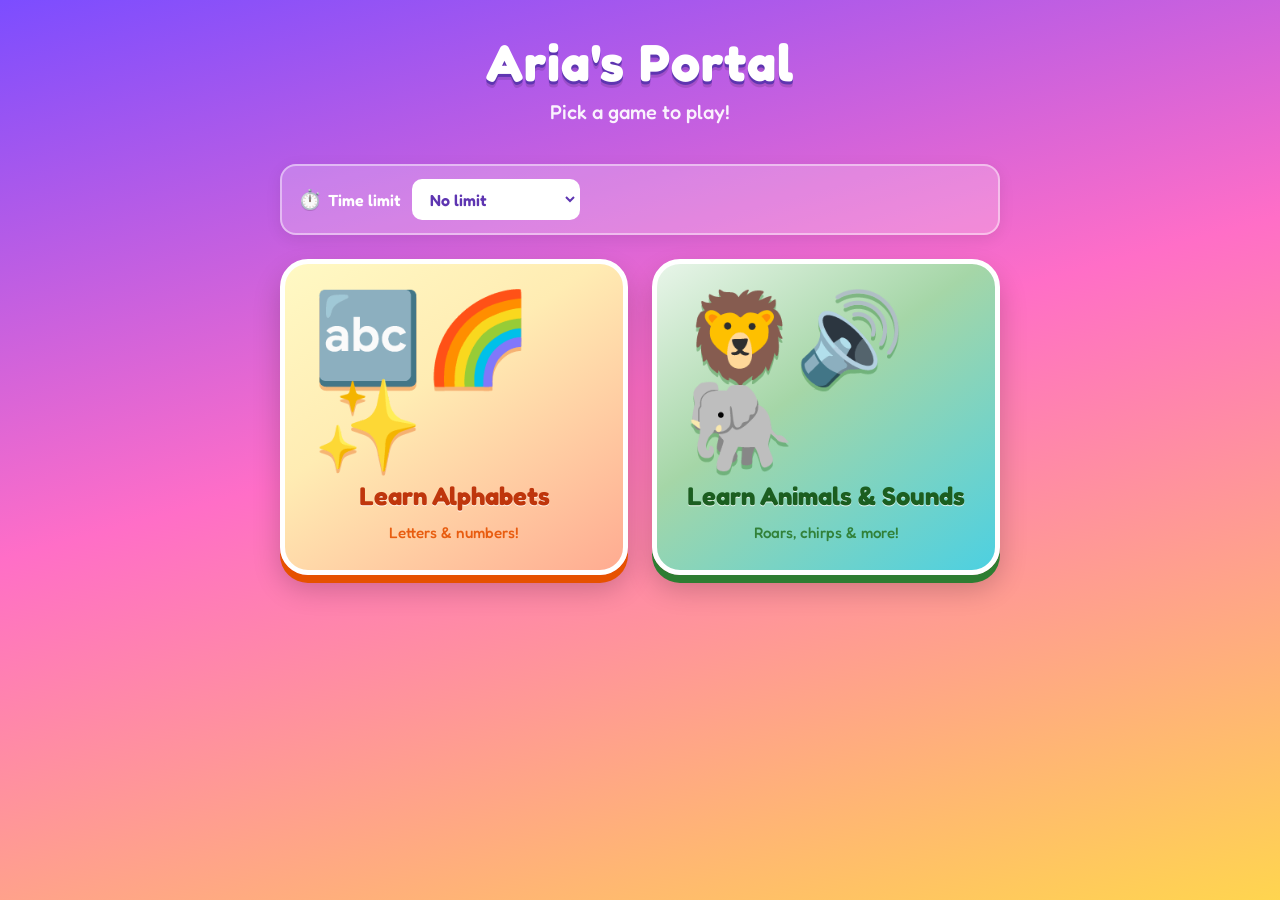
==== index.html @ 6dac79fc "Add animals Quiz and Chase modes with session timer and UX fixes - Implement Quiz (sound match on gr" ====
<!DOCTYPE html>
<html lang="en">
<head>
<meta charset="UTF-8">
<meta name="viewport" content="width=device-width, initial-scale=1.0, maximum-scale=1.0, user-scalable=no">
<title>Aria's Portal</title>
<link rel="preconnect" href="https://fonts.googleapis.com">
<link rel="preconnect" href="https://fonts.gstatic.com" crossorigin>
<link href="https://fonts.googleapis.com/css2?family=Fredoka:wght@500;600;700&display=swap" rel="stylesheet">
<style>
  * { margin: 0; padding: 0; box-sizing: border-box; }

  body {
    min-height: 100dvh;
    width: 100%;
    overflow: auto;
    display: flex;
    flex-direction: column;
    align-items: center;
    padding: clamp(1rem, 4vw, 2rem);
    font-family: "Fredoka", system-ui, sans-serif;
    user-select: none;
    -webkit-user-select: none;
    background: linear-gradient(165deg, #7c4dff 0%, #ff6ec7 45%, #ffd54f 100%);
  }

  .portal-header {
    text-align: center;
    margin-bottom: clamp(1.25rem, 5vw, 2.5rem);
  }

  .portal-title {
    font-size: clamp(2rem, 8vw, 3.25rem);
    font-weight: 700;
    color: #fff;
    text-shadow:
      0 3px 0 #5e35b1,
      0 6px 0 rgba(0, 0, 0, 0.12);
    letter-spacing: 0.02em;
    line-height: 1.15;
  }

  .portal-sub {
    margin-top: 0.5rem;
    font-size: clamp(1rem, 3.5vw, 1.25rem);
    font-weight: 500;
    color: rgba(255, 255, 255, 0.92);
  }

  .game-grid {
    display: grid;
    grid-template-columns: repeat(auto-fill, minmax(min(280px, 100%), 1fr));
    gap: clamp(1rem, 4vw, 1.5rem);
    width: 100%;
    max-width: 720px;
  }

  .game-tile {
    display: flex;
    flex-direction: column;
    align-items: center;
    justify-content: center;
    gap: 0.75rem;
    padding: clamp(1.25rem, 4vw, 1.75rem);
    border-radius: 28px;
    text-decoration: none;
    color: inherit;
    background: linear-gradient(145deg, #fff9c4 0%, #ffecb3 40%, #ffab91 100%);
    border: 5px solid #fff;
    box-shadow:
      0 8px 0 #e65100,
      0 14px 28px rgba(0, 0, 0, 0.2);
    transform: translateY(0);
    transition: transform 0.15s ease, box-shadow 0.15s ease;
    -webkit-tap-highlight-color: transparent;
    cursor: pointer;
  }

  .game-tile:hover {
    transform: translateY(-4px) scale(1.02);
    box-shadow:
      0 12px 0 #e65100,
      0 18px 32px rgba(0, 0, 0, 0.22);
  }

  .game-tile:active {
    transform: translateY(4px) scale(0.98);
    box-shadow:
      0 4px 0 #e65100,
      0 8px 16px rgba(0, 0, 0, 0.18);
  }

  .game-tile__art {
    font-size: clamp(4rem, 18vw, 5.5rem);
    line-height: 1;
    filter: drop-shadow(0 4px 0 rgba(230, 81, 0, 0.35));
    animation: tile-wiggle 2.5s ease-in-out infinite;
  }

  @keyframes tile-wiggle {
    0%, 100% { transform: rotate(-3deg) scale(1); }
    50% { transform: rotate(3deg) scale(1.05); }
  }

  @media (prefers-reduced-motion: reduce) {
    .game-tile__art { animation: none; }
    .game-tile { transition: none; }
    .game-tile:hover { transform: none; }
  }

  .game-tile__label {
    font-size: clamp(1.25rem, 4.5vw, 1.6rem);
    font-weight: 700;
    color: #bf360c;
    text-align: center;
    text-shadow: 0 1px 0 rgba(255, 255, 255, 0.8);
  }

  .game-tile__hint {
    font-size: 0.95rem;
    font-weight: 500;
    color: #e65100;
    opacity: 0.9;
  }

  .game-tile--animals {
    background: linear-gradient(145deg, #e8f5e9 0%, #a5d6a7 42%, #4dd0e1 100%);
    box-shadow:
      0 8px 0 #2e7d32,
      0 14px 28px rgba(0, 0, 0, 0.2);
  }

  .game-tile--animals .game-tile__art {
    filter: drop-shadow(0 4px 0 rgba(46, 125, 50, 0.4));
  }

  .game-tile--animals .game-tile__label {
    color: #1b5e20;
  }

  .game-tile--animals .game-tile__hint {
    color: #2e7d32;
    opacity: 0.95;
  }

  .game-tile--animals:hover {
    box-shadow:
      0 12px 0 #2e7d32,
      0 18px 32px rgba(0, 0, 0, 0.22);
  }

  .game-tile--animals:active {
    box-shadow:
      0 4px 0 #2e7d32,
      0 8px 16px rgba(0, 0, 0, 0.18);
  }

  .parent-panel {
    width: 100%;
    max-width: 720px;
    margin-bottom: clamp(1rem, 4vw, 1.5rem);
    padding: clamp(0.65rem, 2.5vw, 0.85rem) clamp(0.85rem, 2.5vw, 1rem);
    border-radius: 16px;
    background: rgba(255, 255, 255, 0.22);
    border: 2px solid rgba(255, 255, 255, 0.45);
    box-shadow: 0 4px 16px rgba(0, 0, 0, 0.08);
  }

  .parent-panel__row {
    display: flex;
    flex-wrap: wrap;
    align-items: center;
    gap: 0.5rem 0.65rem;
  }

  .parent-panel__label {
    display: inline-flex;
    align-items: center;
    gap: 0.4rem;
    font-size: clamp(0.9rem, 3vw, 1rem);
    font-weight: 600;
    color: #fff;
  }

  .parent-panel__time-icon {
    font-size: 1.2rem;
    line-height: 1;
    filter: drop-shadow(0 1px 0 rgba(0, 0, 0, 0.15));
  }

  .parent-panel select {
    font-family: inherit;
    font-size: clamp(0.9rem, 3vw, 1rem);
    font-weight: 600;
    padding: 0.45rem 0.75rem;
    border-radius: 10px;
    border: 2px solid rgba(255, 255, 255, 0.6);
    background: #fff;
    color: #5e35b1;
    cursor: pointer;
    min-width: 10.5rem;
  }

  .parent-panel__custom {
    display: inline-flex;
    align-items: center;
    gap: 0.35rem;
  }

  .parent-panel__custom[hidden] {
    display: none !important;
  }

  .parent-panel__custom input {
    font-family: inherit;
    font-size: clamp(0.9rem, 3vw, 1rem);
    font-weight: 600;
    width: 4.25rem;
    padding: 0.4rem 0.5rem;
    border-radius: 10px;
    border: 2px solid rgba(255, 255, 255, 0.6);
    background: #fff;
    color: #5e35b1;
    text-align: center;
  }

  .parent-panel__custom-suffix {
    font-size: clamp(0.85rem, 2.8vw, 0.95rem);
    font-weight: 600;
    color: #fff;
  }
</style>
</head>
<body>
<main aria-label="Game portal">
  <header class="portal-header">
    <h1 class="portal-title">Aria's Portal</h1>
    <p class="portal-sub">Pick a game to play!</p>
  </header>

  <section class="parent-panel" aria-label="Time limit">
    <div class="parent-panel__row">
      <label class="parent-panel__label" for="play-limit">
        <span class="parent-panel__time-icon" aria-hidden="true">⏱️</span>
        Time limit
      </label>
      <select id="play-limit" name="play-limit">
        <option value="unlimited" selected>No limit</option>
        <option value="5">5 minutes</option>
        <option value="10">10 minutes</option>
        <option value="15">15 minutes</option>
        <option value="custom">Custom…</option>
      </select>
      <span class="parent-panel__custom" id="custom-minutes-wrap" hidden>
        <input type="number" id="custom-minutes" name="custom-minutes" min="1" max="180" value="15" inputmode="numeric" aria-label="Custom minutes">
        <span class="parent-panel__custom-suffix">min</span>
      </span>
    </div>
  </section>

  <div class="game-grid">
    <a class="game-tile" href="alphabet.html" id="tile-alphabets">
      <span class="game-tile__art" aria-hidden="true">🔤🌈✨</span>
      <span class="game-tile__label">Learn Alphabets</span>
      <span class="game-tile__hint">Letters &amp; numbers!</span>
    </a>
    <a class="game-tile game-tile--animals" href="animals.html" id="tile-animals">
      <span class="game-tile__art" aria-hidden="true">🦁🔊🐘</span>
      <span class="game-tile__label">Learn Animals &amp; Sounds</span>
      <span class="game-tile__hint">Roars, chirps &amp; more!</span>
    </a>
  </div>
</main>
<script>
(function() {
  var ALPHABET_SESSION_KEY = 'ariaAlphabetSession';
  var ALPHABET_STATS_KEY = 'ariaAlphabetStats';
  var ANIMALS_SESSION_KEY = 'ariaAnimalsSession';
  var ANIMALS_STATS_KEY = 'ariaAnimalsStats';

  function defaultAlphabetStats() {
    return {
      freeChars: 0,
      quizCorrect: 0,
      chaseCorrect: 0,
      quizStruggled: [],
      chaseStruggled: [],
      visitedFreeplay: false,
      visitedQuiz: false,
      visitedChase: false
    };
  }

  function defaultAnimalsStats() {
    return {
      freeAnimals: 0,
      quizCorrect: 0,
      chaseCorrect: 0,
      quizStruggled: [],
      chaseStruggled: [],
      visitedFreeplay: false,
      visitedQuiz: false,
      visitedChase: false
    };
  }

  var playLimit = document.getElementById('play-limit');
  var customWrap = document.getElementById('custom-minutes-wrap');
  var customMinutes = document.getElementById('custom-minutes');

  function syncCustomVisibility() {
    customWrap.hidden = playLimit.value !== 'custom';
  }

  playLimit.addEventListener('change', syncCustomVisibility);
  syncCustomVisibility();

  function resolveMinutes() {
    var sel = playLimit.value;
    if (sel === 'unlimited') return null;
    if (sel === 'custom') {
      var n = parseInt(customMinutes.value, 10);
      if (isNaN(n) || n < 1) n = 1;
      if (n > 180) n = 180;
      return n;
    }
    var preset = parseInt(sel, 10);
    return !isNaN(preset) && preset > 0 ? preset : null;
  }

  document.getElementById('tile-alphabets').addEventListener('click', function(e) {
    e.preventDefault();
    var mins = resolveMinutes();
    var endsAt = mins != null ? Date.now() + mins * 60 * 1000 : null;
    try {
      sessionStorage.setItem(ALPHABET_SESSION_KEY, JSON.stringify({
        endsAt: endsAt,
        startedAt: Date.now()
      }));
      sessionStorage.setItem(ALPHABET_STATS_KEY, JSON.stringify(defaultAlphabetStats()));
    } catch (err) {}
    window.location.href = 'alphabet.html';
  });

  document.getElementById('tile-animals').addEventListener('click', function(e) {
    e.preventDefault();
    var mins = resolveMinutes();
    var endsAt = mins != null ? Date.now() + mins * 60 * 1000 : null;
    try {
      sessionStorage.setItem(ANIMALS_SESSION_KEY, JSON.stringify({
        endsAt: endsAt,
        startedAt: Date.now()
      }));
      sessionStorage.setItem(ANIMALS_STATS_KEY, JSON.stringify(defaultAnimalsStats()));
    } catch (err) {}
    window.location.href = 'animals.html';
  });
})();
</script>
</body>
</html>
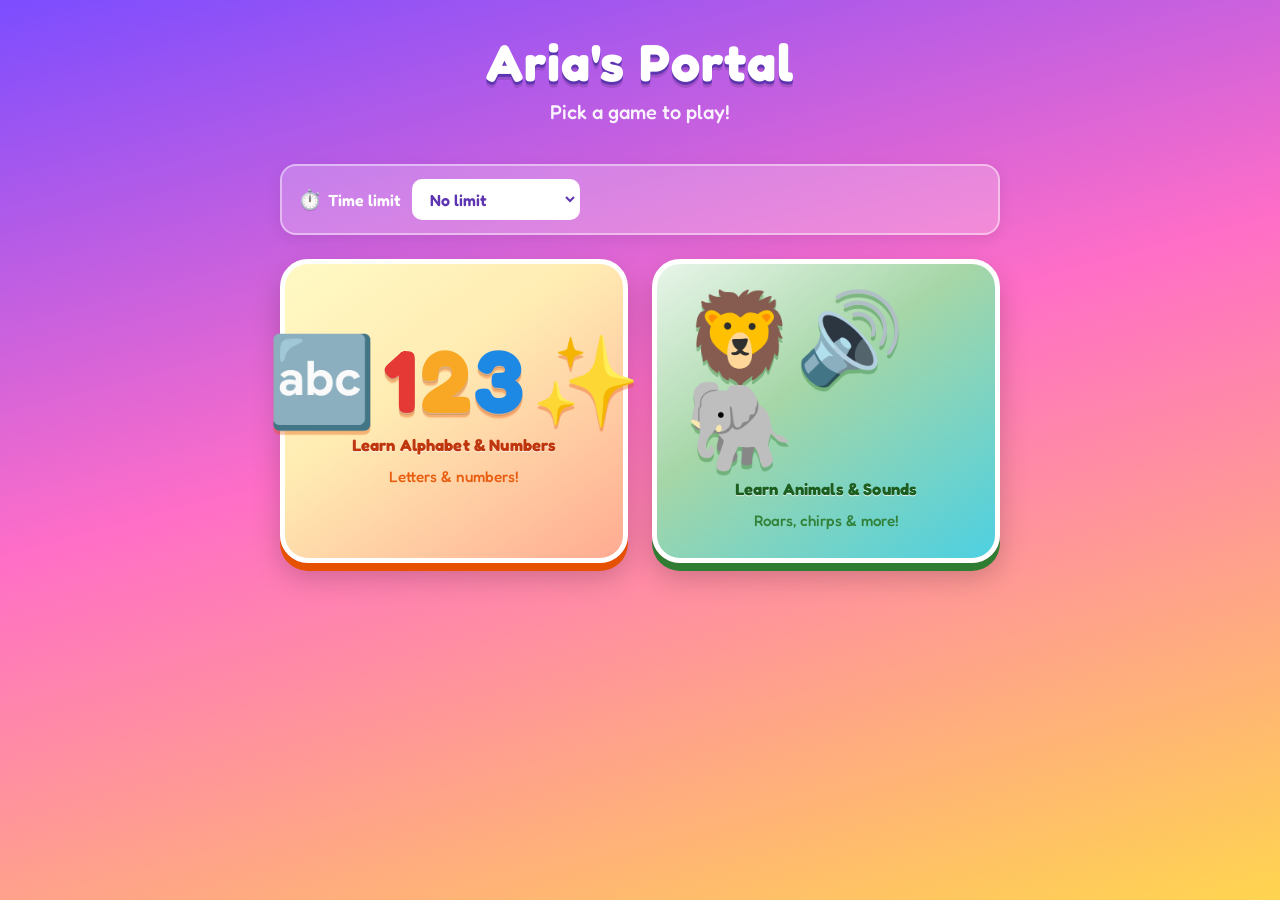
==== commit 8620a0df: "Homepage: alphabet tile label, typography, and art refresh - Title copy to Learn Alphabet & Numbers;" ====
--- a/index.html
+++ b/index.html
@@ -56,6 +56,7 @@
   }
 
   .game-tile {
+    container-type: inline-size;
     display: flex;
     flex-direction: column;
     align-items: center;
@@ -97,6 +98,44 @@
     animation: tile-wiggle 2.5s ease-in-out infinite;
   }
 
+  .game-tile__art--letters {
+    display: inline-flex;
+    align-items: center;
+    justify-content: center;
+    flex-wrap: nowrap;
+    gap: 0.06em;
+    font-family: "Fredoka", system-ui, sans-serif;
+    font-weight: 800;
+  }
+
+  .game-tile__art--letters .game-tile__art__nums {
+    display: inline-flex;
+    align-items: center;
+    gap: 0.04em;
+    margin: 0 0.02em;
+    line-height: 1;
+  }
+
+  .game-tile__art--letters .game-tile__art__n {
+    display: inline-block;
+    line-height: 1;
+    text-shadow:
+      0 2px 0 rgba(0, 0, 0, 0.12),
+      0 1px 0 rgba(255, 255, 255, 0.35);
+  }
+
+  .game-tile__art__n--1 {
+    color: #e53935;
+  }
+
+  .game-tile__art__n--2 {
+    color: #f9a825;
+  }
+
+  .game-tile__art__n--3 {
+    color: #1e88e5;
+  }
+
   @keyframes tile-wiggle {
     0%, 100% { transform: rotate(-3deg) scale(1); }
     50% { transform: rotate(3deg) scale(1.05); }
@@ -109,11 +148,22 @@
   }
 
   .game-tile__label {
-    font-size: clamp(1.25rem, 4.5vw, 1.6rem);
+    display: block;
+    width: 100%;
     font-weight: 700;
+    line-height: 1.15;
+    letter-spacing: 0.01em;
     color: #bf360c;
     text-align: center;
     text-shadow: 0 1px 0 rgba(255, 255, 255, 0.8);
+    white-space: nowrap;
+    font-size: clamp(0.72rem, 3.15vw, 1.35rem);
+  }
+
+  @supports (font-size: 1cqi) {
+    .game-tile__label {
+      font-size: clamp(0.65rem, 5.85cqi, 1.35rem);
+    }
   }
 
   .game-tile__hint {
@@ -260,8 +310,16 @@
 
   <div class="game-grid">
     <a class="game-tile" href="alphabet.html" id="tile-alphabets">
-      <span class="game-tile__art" aria-hidden="true">🔤🌈✨</span>
-      <span class="game-tile__label">Learn Alphabets</span>
+      <span class="game-tile__art game-tile__art--letters" aria-hidden="true">
+        <span class="game-tile__art__emoji">🔤</span>
+        <span class="game-tile__art__nums">
+          <span class="game-tile__art__n game-tile__art__n--1">1</span>
+          <span class="game-tile__art__n game-tile__art__n--2">2</span>
+          <span class="game-tile__art__n game-tile__art__n--3">3</span>
+        </span>
+        <span class="game-tile__art__emoji">✨</span>
+      </span>
+      <span class="game-tile__label">Learn Alphabet &amp; Numbers</span>
       <span class="game-tile__hint">Letters &amp; numbers!</span>
     </a>
     <a class="game-tile game-tile--animals" href="animals.html" id="tile-animals">
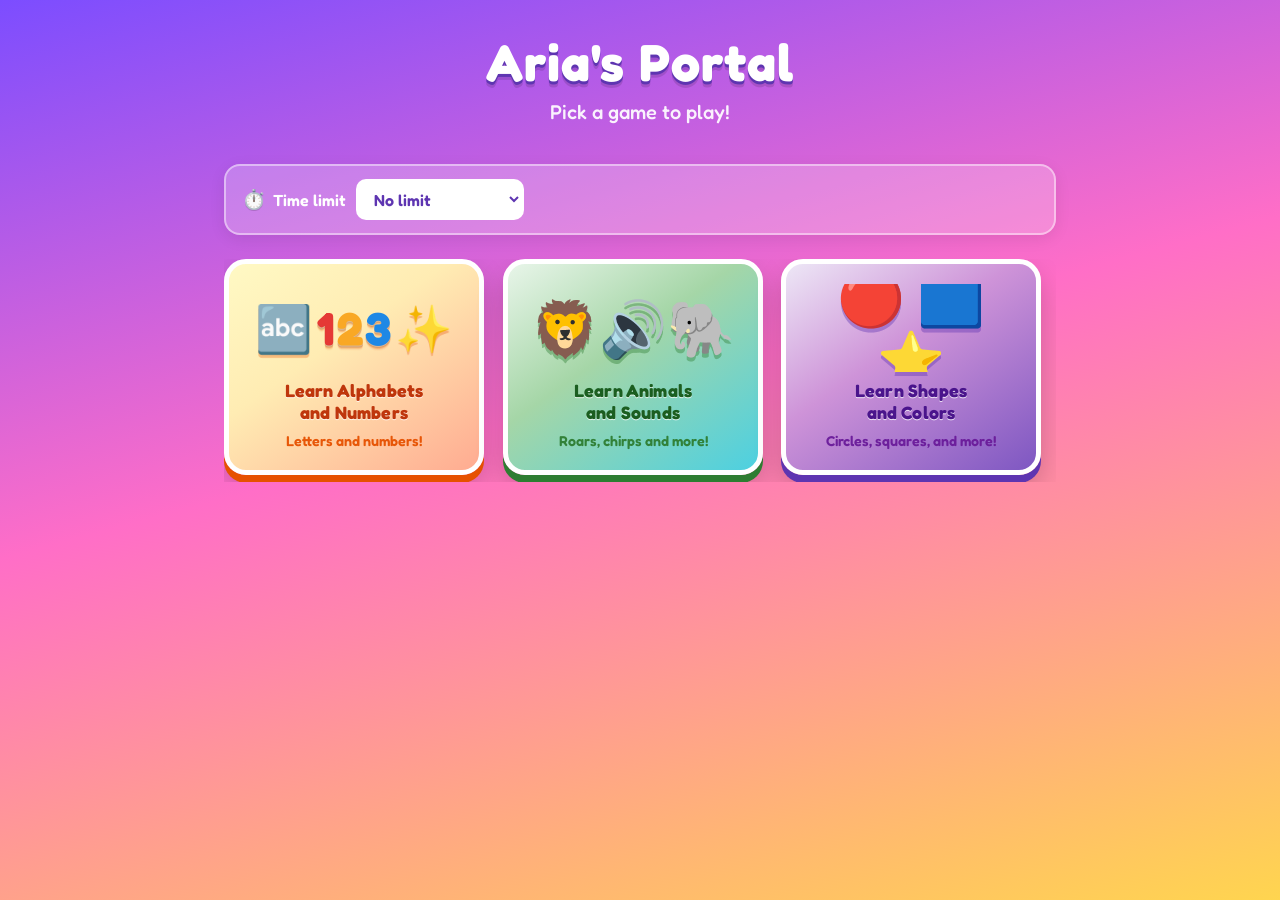
==== commit 2edc6b0c: "Shapes & colors: home tile spacing, polygon SVGs, unified sizing - index: space shape emojis on Lear" ====
--- a/index.html
+++ b/index.html
@@ -48,22 +48,35 @@
   }
 
   .game-grid {
-    display: grid;
-    grid-template-columns: repeat(auto-fill, minmax(min(280px, 100%), 1fr));
-    gap: clamp(1rem, 4vw, 1.5rem);
+    display: flex;
+    flex-direction: row;
+    flex-wrap: nowrap;
+    align-items: stretch;
+    justify-content: center;
+    gap: clamp(0.65rem, 2vw, 1.15rem);
     width: 100%;
-    max-width: 720px;
+    max-width: min(1080px, 100%);
+    margin-inline: auto;
+    overflow-x: auto;
+    overflow-y: visible;
+    -webkit-overflow-scrolling: touch;
+    scrollbar-gutter: stable;
+    padding-bottom: 6px;
   }
 
   .game-tile {
     container-type: inline-size;
+    flex: 1 1 0;
+    align-self: stretch;
+    min-width: min(260px, 85vw);
+    max-width: 340px;
     display: flex;
     flex-direction: column;
     align-items: center;
-    justify-content: center;
-    gap: 0.75rem;
-    padding: clamp(1.25rem, 4vw, 1.75rem);
-    border-radius: 28px;
+    justify-content: flex-start;
+    gap: 0.5rem;
+    padding: clamp(0.85rem, 2.8vw, 1.25rem);
+    border-radius: 22px;
     text-decoration: none;
     color: inherit;
     background: linear-gradient(145deg, #fff9c4 0%, #ffecb3 40%, #ffab91 100%);
@@ -91,11 +104,27 @@
       0 8px 16px rgba(0, 0, 0, 0.18);
   }
 
+  /* Art grows to fill space above titles (equal tile heights); emoji scale with tile width */
   .game-tile__art {
-    font-size: clamp(4rem, 18vw, 5.5rem);
+    display: flex;
+    align-items: center;
+    justify-content: center;
+    flex: 1 1 0;
+    min-height: clamp(4.25rem, 24vw, 6.25rem);
+    width: 100%;
+    box-sizing: border-box;
+    font-size: clamp(2rem, 11vw, 3.35rem);
     line-height: 1;
-    filter: drop-shadow(0 4px 0 rgba(230, 81, 0, 0.35));
+    overflow: hidden;
+    filter: drop-shadow(0 3px 0 rgba(230, 81, 0, 0.32));
     animation: tile-wiggle 2.5s ease-in-out infinite;
+  }
+
+  @supports (font-size: 1cqi) {
+    .game-tile__art {
+      min-height: clamp(4.25rem, 42cqi, 7.5rem);
+      font-size: clamp(2rem, 26cqi, 3.5rem);
+    }
   }
 
   .game-tile__art--letters {
@@ -103,9 +132,22 @@
     align-items: center;
     justify-content: center;
     flex-wrap: nowrap;
-    gap: 0.06em;
+    gap: 0.08em;
     font-family: "Fredoka", system-ui, sans-serif;
     font-weight: 800;
+    font-size: clamp(1.75rem, 10vw, 3rem);
+    animation: tile-wiggle-letters 2.5s ease-in-out infinite;
+  }
+
+  @supports (font-size: 1cqi) {
+    .game-tile__art--letters {
+      font-size: clamp(1.75rem, 22cqi, 3.1rem);
+    }
+  }
+
+  @keyframes tile-wiggle-letters {
+    0%, 100% { transform: rotate(-2deg) scale(1); }
+    50% { transform: rotate(2deg) scale(1.02); }
   }
 
   .game-tile__art--letters .game-tile__art__nums {
@@ -137,40 +179,57 @@
   }
 
   @keyframes tile-wiggle {
-    0%, 100% { transform: rotate(-3deg) scale(1); }
-    50% { transform: rotate(3deg) scale(1.05); }
+    0%, 100% { transform: rotate(-2deg) scale(1); }
+    50% { transform: rotate(2deg) scale(1.03); }
   }
 
   @media (prefers-reduced-motion: reduce) {
-    .game-tile__art { animation: none; }
+    .game-tile__art,
+    .game-tile__art--letters { animation: none; }
     .game-tile { transition: none; }
     .game-tile:hover { transform: none; }
   }
 
   .game-tile__label {
+    margin-top: auto;
     display: block;
-    width: 100%;
+    width: 90%;
+    max-width: 90%;
+    margin-inline: auto;
+    box-sizing: border-box;
     font-weight: 700;
-    line-height: 1.15;
+    line-height: 1.2;
     letter-spacing: 0.01em;
     color: #bf360c;
     text-align: center;
+    text-wrap: balance;
     text-shadow: 0 1px 0 rgba(255, 255, 255, 0.8);
-    white-space: nowrap;
-    font-size: clamp(0.72rem, 3.15vw, 1.35rem);
+    font-size: clamp(0.92rem, 3.8vw, 1.45rem);
+  }
+
+  .game-tile__hint {
+    display: block;
+    width: 90%;
+    max-width: 90%;
+    margin-inline: auto;
+    box-sizing: border-box;
+    font-size: clamp(0.8rem, 3.1vw, 1.05rem);
+    font-weight: 600;
+    line-height: 1.35;
+    text-align: center;
+    text-wrap: balance;
+    color: #e65100;
+    opacity: 0.95;
   }
 
   @supports (font-size: 1cqi) {
     .game-tile__label {
-      font-size: clamp(0.65rem, 5.85cqi, 1.35rem);
+      font-size: clamp(0.92rem, 8.5cqi, 1.45rem);
     }
-  }
-
-  .game-tile__hint {
-    font-size: 0.95rem;
-    font-weight: 500;
-    color: #e65100;
-    opacity: 0.9;
+
+    .game-tile__hint {
+      font-size: clamp(0.8rem, 6.8cqi, 1.05rem);
+    }
   }
 
   .game-tile--animals {
@@ -205,9 +264,61 @@
       0 8px 16px rgba(0, 0, 0, 0.18);
   }
 
+  .game-tile--shapes {
+    background: linear-gradient(145deg, #ede7f6 0%, #ce93d8 42%, #7e57c2 100%);
+    box-shadow:
+      0 8px 0 #5e35b1,
+      0 14px 28px rgba(0, 0, 0, 0.2);
+  }
+
+  .game-tile--shapes .game-tile__art {
+    filter: drop-shadow(0 4px 0 rgba(94, 53, 177, 0.4));
+  }
+
+  .game-tile__art--shapes-icons {
+    flex-wrap: wrap;
+    align-content: center;
+    column-gap: clamp(0.45rem, 5.5vw, 1rem);
+    row-gap: clamp(0.35rem, 3vw, 0.65rem);
+  }
+
+  .game-tile__art--shapes-icons .game-tile__art__shape {
+    display: inline-flex;
+    flex-shrink: 0;
+    line-height: 1;
+  }
+
+  @supports (font-size: 1cqi) {
+    .game-tile__art--shapes-icons {
+      column-gap: clamp(0.45rem, 5.5cqi, 1rem);
+      row-gap: clamp(0.35rem, 3.5cqi, 0.65rem);
+    }
+  }
+
+  .game-tile--shapes .game-tile__label {
+    color: #4a148c;
+  }
+
+  .game-tile--shapes .game-tile__hint {
+    color: #6a1b9a;
+    opacity: 0.95;
+  }
+
+  .game-tile--shapes:hover {
+    box-shadow:
+      0 12px 0 #5e35b1,
+      0 18px 32px rgba(0, 0, 0, 0.22);
+  }
+
+  .game-tile--shapes:active {
+    box-shadow:
+      0 4px 0 #5e35b1,
+      0 8px 16px rgba(0, 0, 0, 0.18);
+  }
+
   .parent-panel {
     width: 100%;
-    max-width: 720px;
+    max-width: min(1080px, 100%);
     margin-bottom: clamp(1rem, 4vw, 1.5rem);
     padding: clamp(0.65rem, 2.5vw, 0.85rem) clamp(0.85rem, 2.5vw, 1rem);
     border-radius: 16px;
@@ -319,13 +430,22 @@
         </span>
         <span class="game-tile__art__emoji">✨</span>
       </span>
-      <span class="game-tile__label">Learn Alphabet &amp; Numbers</span>
-      <span class="game-tile__hint">Letters &amp; numbers!</span>
+      <span class="game-tile__label">Learn Alphabets and Numbers</span>
+      <span class="game-tile__hint">Letters and numbers!</span>
     </a>
     <a class="game-tile game-tile--animals" href="animals.html" id="tile-animals">
       <span class="game-tile__art" aria-hidden="true">🦁🔊🐘</span>
-      <span class="game-tile__label">Learn Animals &amp; Sounds</span>
-      <span class="game-tile__hint">Roars, chirps &amp; more!</span>
+      <span class="game-tile__label">Learn Animals and Sounds</span>
+      <span class="game-tile__hint">Roars, chirps and more!</span>
+    </a>
+    <a class="game-tile game-tile--shapes" href="shapes.html" id="tile-shapes">
+      <span class="game-tile__art game-tile__art--shapes-icons" aria-hidden="true">
+        <span class="game-tile__art__shape">🔴</span>
+        <span class="game-tile__art__shape">🟦</span>
+        <span class="game-tile__art__shape">⭐</span>
+      </span>
+      <span class="game-tile__label">Learn Shapes and Colors</span>
+      <span class="game-tile__hint">Circles, squares, and more!</span>
     </a>
   </div>
 </main>
@@ -335,6 +455,8 @@
   var ALPHABET_STATS_KEY = 'ariaAlphabetStats';
   var ANIMALS_SESSION_KEY = 'ariaAnimalsSession';
   var ANIMALS_STATS_KEY = 'ariaAnimalsStats';
+  var SHAPES_SESSION_KEY = 'ariaShapesSession';
+  var SHAPES_STATS_KEY = 'ariaShapesStats';
 
   function defaultAlphabetStats() {
     return {
@@ -352,6 +474,19 @@
   function defaultAnimalsStats() {
     return {
       freeAnimals: 0,
+      quizCorrect: 0,
+      chaseCorrect: 0,
+      quizStruggled: [],
+      chaseStruggled: [],
+      visitedFreeplay: false,
+      visitedQuiz: false,
+      visitedChase: false
+    };
+  }
+
+  function defaultShapesStats() {
+    return {
+      freeShapes: 0,
       quizCorrect: 0,
       chaseCorrect: 0,
       quizStruggled: [],
@@ -413,6 +548,20 @@
     } catch (err) {}
     window.location.href = 'animals.html';
   });
+
+  document.getElementById('tile-shapes').addEventListener('click', function(e) {
+    e.preventDefault();
+    var mins = resolveMinutes();
+    var endsAt = mins != null ? Date.now() + mins * 60 * 1000 : null;
+    try {
+      sessionStorage.setItem(SHAPES_SESSION_KEY, JSON.stringify({
+        endsAt: endsAt,
+        startedAt: Date.now()
+      }));
+      sessionStorage.setItem(SHAPES_STATS_KEY, JSON.stringify(defaultShapesStats()));
+    } catch (err) {}
+    window.location.href = 'shapes.html';
+  });
 })();
 </script>
 </body>
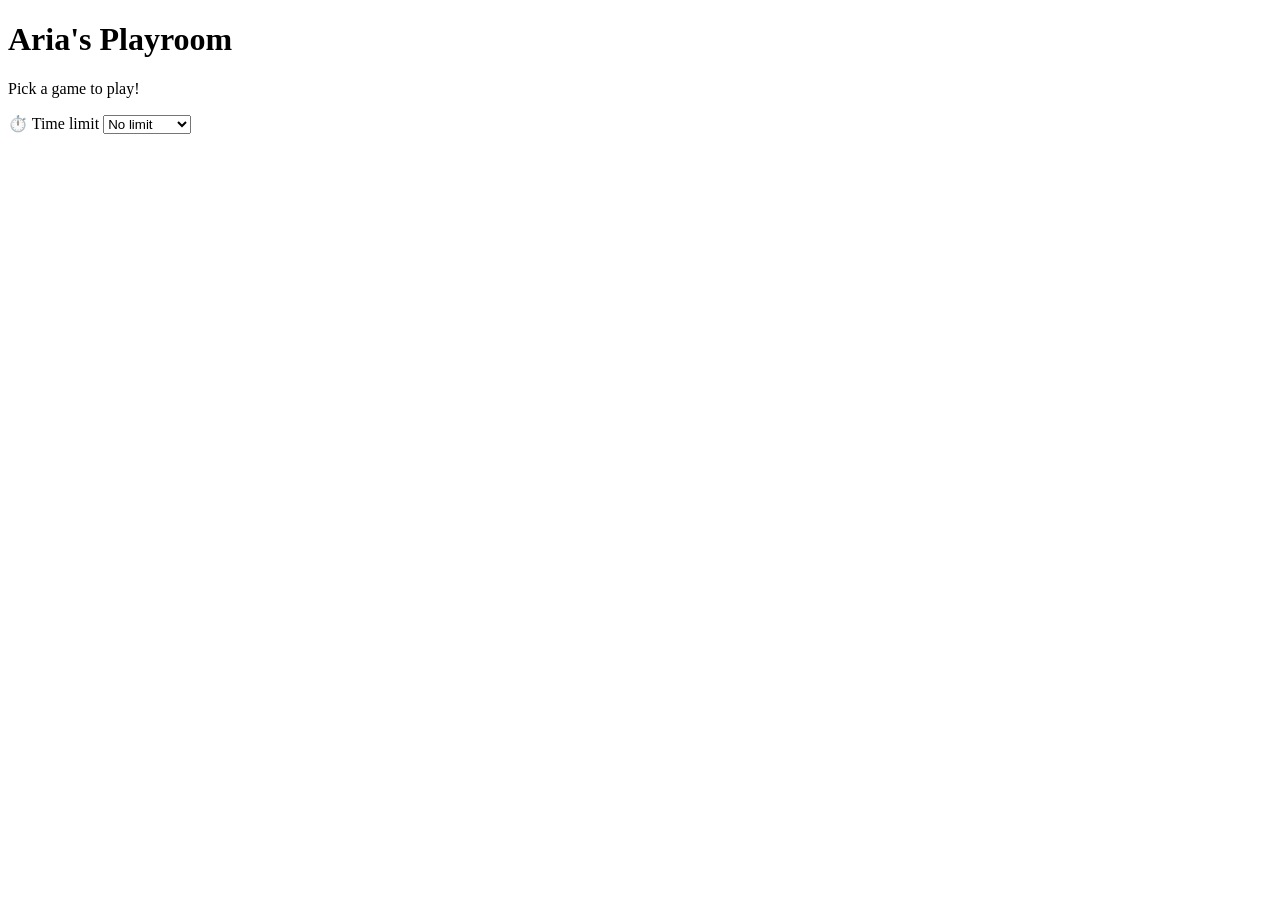
==== commit e8c0c739: "Prevent touch gestures" ====
--- a/index.html
+++ b/index.html
@@ -3,399 +3,16 @@
 <head>
 <meta charset="UTF-8">
 <meta name="viewport" content="width=device-width, initial-scale=1.0, maximum-scale=1.0, user-scalable=no">
-<title>Aria's Portal</title>
+<title>Aria's Playroom</title>
 <link rel="preconnect" href="https://fonts.googleapis.com">
 <link rel="preconnect" href="https://fonts.gstatic.com" crossorigin>
 <link href="https://fonts.googleapis.com/css2?family=Fredoka:wght@500;600;700&display=swap" rel="stylesheet">
-<style>
-  * { margin: 0; padding: 0; box-sizing: border-box; }
-
-  body {
-    min-height: 100dvh;
-    width: 100%;
-    overflow: auto;
-    display: flex;
-    flex-direction: column;
-    align-items: center;
-    padding: clamp(1rem, 4vw, 2rem);
-    font-family: "Fredoka", system-ui, sans-serif;
-    user-select: none;
-    -webkit-user-select: none;
-    background: linear-gradient(165deg, #7c4dff 0%, #ff6ec7 45%, #ffd54f 100%);
-  }
-
-  .portal-header {
-    text-align: center;
-    margin-bottom: clamp(1.25rem, 5vw, 2.5rem);
-  }
-
-  .portal-title {
-    font-size: clamp(2rem, 8vw, 3.25rem);
-    font-weight: 700;
-    color: #fff;
-    text-shadow:
-      0 3px 0 #5e35b1,
-      0 6px 0 rgba(0, 0, 0, 0.12);
-    letter-spacing: 0.02em;
-    line-height: 1.15;
-  }
-
-  .portal-sub {
-    margin-top: 0.5rem;
-    font-size: clamp(1rem, 3.5vw, 1.25rem);
-    font-weight: 500;
-    color: rgba(255, 255, 255, 0.92);
-  }
-
-  .game-grid {
-    display: flex;
-    flex-direction: row;
-    flex-wrap: nowrap;
-    align-items: stretch;
-    justify-content: center;
-    gap: clamp(0.65rem, 2vw, 1.15rem);
-    width: 100%;
-    max-width: min(1080px, 100%);
-    margin-inline: auto;
-    overflow-x: auto;
-    overflow-y: visible;
-    -webkit-overflow-scrolling: touch;
-    scrollbar-gutter: stable;
-    padding-bottom: 6px;
-  }
-
-  .game-tile {
-    container-type: inline-size;
-    flex: 1 1 0;
-    align-self: stretch;
-    min-width: min(260px, 85vw);
-    max-width: 340px;
-    display: flex;
-    flex-direction: column;
-    align-items: center;
-    justify-content: flex-start;
-    gap: 0.5rem;
-    padding: clamp(0.85rem, 2.8vw, 1.25rem);
-    border-radius: 22px;
-    text-decoration: none;
-    color: inherit;
-    background: linear-gradient(145deg, #fff9c4 0%, #ffecb3 40%, #ffab91 100%);
-    border: 5px solid #fff;
-    box-shadow:
-      0 8px 0 #e65100,
-      0 14px 28px rgba(0, 0, 0, 0.2);
-    transform: translateY(0);
-    transition: transform 0.15s ease, box-shadow 0.15s ease;
-    -webkit-tap-highlight-color: transparent;
-    cursor: pointer;
-  }
-
-  .game-tile:hover {
-    transform: translateY(-4px) scale(1.02);
-    box-shadow:
-      0 12px 0 #e65100,
-      0 18px 32px rgba(0, 0, 0, 0.22);
-  }
-
-  .game-tile:active {
-    transform: translateY(4px) scale(0.98);
-    box-shadow:
-      0 4px 0 #e65100,
-      0 8px 16px rgba(0, 0, 0, 0.18);
-  }
-
-  /* Art grows to fill space above titles (equal tile heights); emoji scale with tile width */
-  .game-tile__art {
-    display: flex;
-    align-items: center;
-    justify-content: center;
-    flex: 1 1 0;
-    min-height: clamp(4.25rem, 24vw, 6.25rem);
-    width: 100%;
-    box-sizing: border-box;
-    font-size: clamp(2rem, 11vw, 3.35rem);
-    line-height: 1;
-    overflow: hidden;
-    filter: drop-shadow(0 3px 0 rgba(230, 81, 0, 0.32));
-    animation: tile-wiggle 2.5s ease-in-out infinite;
-  }
-
-  @supports (font-size: 1cqi) {
-    .game-tile__art {
-      min-height: clamp(4.25rem, 42cqi, 7.5rem);
-      font-size: clamp(2rem, 26cqi, 3.5rem);
-    }
-  }
-
-  .game-tile__art--letters {
-    display: inline-flex;
-    align-items: center;
-    justify-content: center;
-    flex-wrap: nowrap;
-    gap: 0.08em;
-    font-family: "Fredoka", system-ui, sans-serif;
-    font-weight: 800;
-    font-size: clamp(1.75rem, 10vw, 3rem);
-    animation: tile-wiggle-letters 2.5s ease-in-out infinite;
-  }
-
-  @supports (font-size: 1cqi) {
-    .game-tile__art--letters {
-      font-size: clamp(1.75rem, 22cqi, 3.1rem);
-    }
-  }
-
-  @keyframes tile-wiggle-letters {
-    0%, 100% { transform: rotate(-2deg) scale(1); }
-    50% { transform: rotate(2deg) scale(1.02); }
-  }
-
-  .game-tile__art--letters .game-tile__art__nums {
-    display: inline-flex;
-    align-items: center;
-    gap: 0.04em;
-    margin: 0 0.02em;
-    line-height: 1;
-  }
-
-  .game-tile__art--letters .game-tile__art__n {
-    display: inline-block;
-    line-height: 1;
-    text-shadow:
-      0 2px 0 rgba(0, 0, 0, 0.12),
-      0 1px 0 rgba(255, 255, 255, 0.35);
-  }
-
-  .game-tile__art__n--1 {
-    color: #e53935;
-  }
-
-  .game-tile__art__n--2 {
-    color: #f9a825;
-  }
-
-  .game-tile__art__n--3 {
-    color: #1e88e5;
-  }
-
-  @keyframes tile-wiggle {
-    0%, 100% { transform: rotate(-2deg) scale(1); }
-    50% { transform: rotate(2deg) scale(1.03); }
-  }
-
-  @media (prefers-reduced-motion: reduce) {
-    .game-tile__art,
-    .game-tile__art--letters { animation: none; }
-    .game-tile { transition: none; }
-    .game-tile:hover { transform: none; }
-  }
-
-  .game-tile__label {
-    margin-top: auto;
-    display: block;
-    width: 90%;
-    max-width: 90%;
-    margin-inline: auto;
-    box-sizing: border-box;
-    font-weight: 700;
-    line-height: 1.2;
-    letter-spacing: 0.01em;
-    color: #bf360c;
-    text-align: center;
-    text-wrap: balance;
-    text-shadow: 0 1px 0 rgba(255, 255, 255, 0.8);
-    font-size: clamp(0.92rem, 3.8vw, 1.45rem);
-  }
-
-  .game-tile__hint {
-    display: block;
-    width: 90%;
-    max-width: 90%;
-    margin-inline: auto;
-    box-sizing: border-box;
-    font-size: clamp(0.8rem, 3.1vw, 1.05rem);
-    font-weight: 600;
-    line-height: 1.35;
-    text-align: center;
-    text-wrap: balance;
-    color: #e65100;
-    opacity: 0.95;
-  }
-
-  @supports (font-size: 1cqi) {
-    .game-tile__label {
-      font-size: clamp(0.92rem, 8.5cqi, 1.45rem);
-    }
-
-    .game-tile__hint {
-      font-size: clamp(0.8rem, 6.8cqi, 1.05rem);
-    }
-  }
-
-  .game-tile--animals {
-    background: linear-gradient(145deg, #e8f5e9 0%, #a5d6a7 42%, #4dd0e1 100%);
-    box-shadow:
-      0 8px 0 #2e7d32,
-      0 14px 28px rgba(0, 0, 0, 0.2);
-  }
-
-  .game-tile--animals .game-tile__art {
-    filter: drop-shadow(0 4px 0 rgba(46, 125, 50, 0.4));
-  }
-
-  .game-tile--animals .game-tile__label {
-    color: #1b5e20;
-  }
-
-  .game-tile--animals .game-tile__hint {
-    color: #2e7d32;
-    opacity: 0.95;
-  }
-
-  .game-tile--animals:hover {
-    box-shadow:
-      0 12px 0 #2e7d32,
-      0 18px 32px rgba(0, 0, 0, 0.22);
-  }
-
-  .game-tile--animals:active {
-    box-shadow:
-      0 4px 0 #2e7d32,
-      0 8px 16px rgba(0, 0, 0, 0.18);
-  }
-
-  .game-tile--shapes {
-    background: linear-gradient(145deg, #ede7f6 0%, #ce93d8 42%, #7e57c2 100%);
-    box-shadow:
-      0 8px 0 #5e35b1,
-      0 14px 28px rgba(0, 0, 0, 0.2);
-  }
-
-  .game-tile--shapes .game-tile__art {
-    filter: drop-shadow(0 4px 0 rgba(94, 53, 177, 0.4));
-  }
-
-  .game-tile__art--shapes-icons {
-    flex-wrap: wrap;
-    align-content: center;
-    column-gap: clamp(0.45rem, 5.5vw, 1rem);
-    row-gap: clamp(0.35rem, 3vw, 0.65rem);
-  }
-
-  .game-tile__art--shapes-icons .game-tile__art__shape {
-    display: inline-flex;
-    flex-shrink: 0;
-    line-height: 1;
-  }
-
-  @supports (font-size: 1cqi) {
-    .game-tile__art--shapes-icons {
-      column-gap: clamp(0.45rem, 5.5cqi, 1rem);
-      row-gap: clamp(0.35rem, 3.5cqi, 0.65rem);
-    }
-  }
-
-  .game-tile--shapes .game-tile__label {
-    color: #4a148c;
-  }
-
-  .game-tile--shapes .game-tile__hint {
-    color: #6a1b9a;
-    opacity: 0.95;
-  }
-
-  .game-tile--shapes:hover {
-    box-shadow:
-      0 12px 0 #5e35b1,
-      0 18px 32px rgba(0, 0, 0, 0.22);
-  }
-
-  .game-tile--shapes:active {
-    box-shadow:
-      0 4px 0 #5e35b1,
-      0 8px 16px rgba(0, 0, 0, 0.18);
-  }
-
-  .parent-panel {
-    width: 100%;
-    max-width: min(1080px, 100%);
-    margin-bottom: clamp(1rem, 4vw, 1.5rem);
-    padding: clamp(0.65rem, 2.5vw, 0.85rem) clamp(0.85rem, 2.5vw, 1rem);
-    border-radius: 16px;
-    background: rgba(255, 255, 255, 0.22);
-    border: 2px solid rgba(255, 255, 255, 0.45);
-    box-shadow: 0 4px 16px rgba(0, 0, 0, 0.08);
-  }
-
-  .parent-panel__row {
-    display: flex;
-    flex-wrap: wrap;
-    align-items: center;
-    gap: 0.5rem 0.65rem;
-  }
-
-  .parent-panel__label {
-    display: inline-flex;
-    align-items: center;
-    gap: 0.4rem;
-    font-size: clamp(0.9rem, 3vw, 1rem);
-    font-weight: 600;
-    color: #fff;
-  }
-
-  .parent-panel__time-icon {
-    font-size: 1.2rem;
-    line-height: 1;
-    filter: drop-shadow(0 1px 0 rgba(0, 0, 0, 0.15));
-  }
-
-  .parent-panel select {
-    font-family: inherit;
-    font-size: clamp(0.9rem, 3vw, 1rem);
-    font-weight: 600;
-    padding: 0.45rem 0.75rem;
-    border-radius: 10px;
-    border: 2px solid rgba(255, 255, 255, 0.6);
-    background: #fff;
-    color: #5e35b1;
-    cursor: pointer;
-    min-width: 10.5rem;
-  }
-
-  .parent-panel__custom {
-    display: inline-flex;
-    align-items: center;
-    gap: 0.35rem;
-  }
-
-  .parent-panel__custom[hidden] {
-    display: none !important;
-  }
-
-  .parent-panel__custom input {
-    font-family: inherit;
-    font-size: clamp(0.9rem, 3vw, 1rem);
-    font-weight: 600;
-    width: 4.25rem;
-    padding: 0.4rem 0.5rem;
-    border-radius: 10px;
-    border: 2px solid rgba(255, 255, 255, 0.6);
-    background: #fff;
-    color: #5e35b1;
-    text-align: center;
-  }
-
-  .parent-panel__custom-suffix {
-    font-size: clamp(0.85rem, 2.8vw, 0.95rem);
-    font-weight: 600;
-    color: #fff;
-  }
-</style>
+<link rel="stylesheet" href="styles/index.css">
 </head>
 <body>
-<main aria-label="Game portal">
+<main aria-label="Aria's Playroom">
   <header class="portal-header">
-    <h1 class="portal-title">Aria's Portal</h1>
+    <h1 class="portal-title">Aria's Playroom</h1>
     <p class="portal-sub">Pick a game to play!</p>
   </header>
 
@@ -419,150 +36,12 @@
     </div>
   </section>
 
-  <div class="game-grid">
-    <a class="game-tile" href="alphabet.html" id="tile-alphabets">
-      <span class="game-tile__art game-tile__art--letters" aria-hidden="true">
-        <span class="game-tile__art__emoji">🔤</span>
-        <span class="game-tile__art__nums">
-          <span class="game-tile__art__n game-tile__art__n--1">1</span>
-          <span class="game-tile__art__n game-tile__art__n--2">2</span>
-          <span class="game-tile__art__n game-tile__art__n--3">3</span>
-        </span>
-        <span class="game-tile__art__emoji">✨</span>
-      </span>
-      <span class="game-tile__label">Learn Alphabets and Numbers</span>
-      <span class="game-tile__hint">Letters and numbers!</span>
-    </a>
-    <a class="game-tile game-tile--animals" href="animals.html" id="tile-animals">
-      <span class="game-tile__art" aria-hidden="true">🦁🔊🐘</span>
-      <span class="game-tile__label">Learn Animals and Sounds</span>
-      <span class="game-tile__hint">Roars, chirps and more!</span>
-    </a>
-    <a class="game-tile game-tile--shapes" href="shapes.html" id="tile-shapes">
-      <span class="game-tile__art game-tile__art--shapes-icons" aria-hidden="true">
-        <span class="game-tile__art__shape">🔴</span>
-        <span class="game-tile__art__shape">🟦</span>
-        <span class="game-tile__art__shape">⭐</span>
-      </span>
-      <span class="game-tile__label">Learn Shapes and Colors</span>
-      <span class="game-tile__hint">Circles, squares, and more!</span>
-    </a>
-  </div>
+  <div class="game-grid"></div>
 </main>
-<script>
-(function() {
-  var ALPHABET_SESSION_KEY = 'ariaAlphabetSession';
-  var ALPHABET_STATS_KEY = 'ariaAlphabetStats';
-  var ANIMALS_SESSION_KEY = 'ariaAnimalsSession';
-  var ANIMALS_STATS_KEY = 'ariaAnimalsStats';
-  var SHAPES_SESSION_KEY = 'ariaShapesSession';
-  var SHAPES_STATS_KEY = 'ariaShapesStats';
-
-  function defaultAlphabetStats() {
-    return {
-      freeChars: 0,
-      quizCorrect: 0,
-      chaseCorrect: 0,
-      quizStruggled: [],
-      chaseStruggled: [],
-      visitedFreeplay: false,
-      visitedQuiz: false,
-      visitedChase: false
-    };
-  }
-
-  function defaultAnimalsStats() {
-    return {
-      freeAnimals: 0,
-      quizCorrect: 0,
-      chaseCorrect: 0,
-      quizStruggled: [],
-      chaseStruggled: [],
-      visitedFreeplay: false,
-      visitedQuiz: false,
-      visitedChase: false
-    };
-  }
-
-  function defaultShapesStats() {
-    return {
-      freeShapes: 0,
-      quizCorrect: 0,
-      chaseCorrect: 0,
-      quizStruggled: [],
-      chaseStruggled: [],
-      visitedFreeplay: false,
-      visitedQuiz: false,
-      visitedChase: false
-    };
-  }
-
-  var playLimit = document.getElementById('play-limit');
-  var customWrap = document.getElementById('custom-minutes-wrap');
-  var customMinutes = document.getElementById('custom-minutes');
-
-  function syncCustomVisibility() {
-    customWrap.hidden = playLimit.value !== 'custom';
-  }
-
-  playLimit.addEventListener('change', syncCustomVisibility);
-  syncCustomVisibility();
-
-  function resolveMinutes() {
-    var sel = playLimit.value;
-    if (sel === 'unlimited') return null;
-    if (sel === 'custom') {
-      var n = parseInt(customMinutes.value, 10);
-      if (isNaN(n) || n < 1) n = 1;
-      if (n > 180) n = 180;
-      return n;
-    }
-    var preset = parseInt(sel, 10);
-    return !isNaN(preset) && preset > 0 ? preset : null;
-  }
-
-  document.getElementById('tile-alphabets').addEventListener('click', function(e) {
-    e.preventDefault();
-    var mins = resolveMinutes();
-    var endsAt = mins != null ? Date.now() + mins * 60 * 1000 : null;
-    try {
-      sessionStorage.setItem(ALPHABET_SESSION_KEY, JSON.stringify({
-        endsAt: endsAt,
-        startedAt: Date.now()
-      }));
-      sessionStorage.setItem(ALPHABET_STATS_KEY, JSON.stringify(defaultAlphabetStats()));
-    } catch (err) {}
-    window.location.href = 'alphabet.html';
-  });
-
-  document.getElementById('tile-animals').addEventListener('click', function(e) {
-    e.preventDefault();
-    var mins = resolveMinutes();
-    var endsAt = mins != null ? Date.now() + mins * 60 * 1000 : null;
-    try {
-      sessionStorage.setItem(ANIMALS_SESSION_KEY, JSON.stringify({
-        endsAt: endsAt,
-        startedAt: Date.now()
-      }));
-      sessionStorage.setItem(ANIMALS_STATS_KEY, JSON.stringify(defaultAnimalsStats()));
-    } catch (err) {}
-    window.location.href = 'animals.html';
-  });
-
-  document.getElementById('tile-shapes').addEventListener('click', function(e) {
-    e.preventDefault();
-    var mins = resolveMinutes();
-    var endsAt = mins != null ? Date.now() + mins * 60 * 1000 : null;
-    try {
-      sessionStorage.setItem(SHAPES_SESSION_KEY, JSON.stringify({
-        endsAt: endsAt,
-        startedAt: Date.now()
-      }));
-      sessionStorage.setItem(SHAPES_STATS_KEY, JSON.stringify(defaultShapesStats()));
-    } catch (err) {}
-    window.location.href = 'shapes.html';
-  });
-})();
-</script>
+<script src="shared/no-pinch.js"></script>
+<script src="shared/stats.js"></script>
+<script src="shared/portal-storage.js"></script>
+<script src="data/activities.js"></script>
+<script src="scripts/index-page.js"></script>
 </body>
 </html>
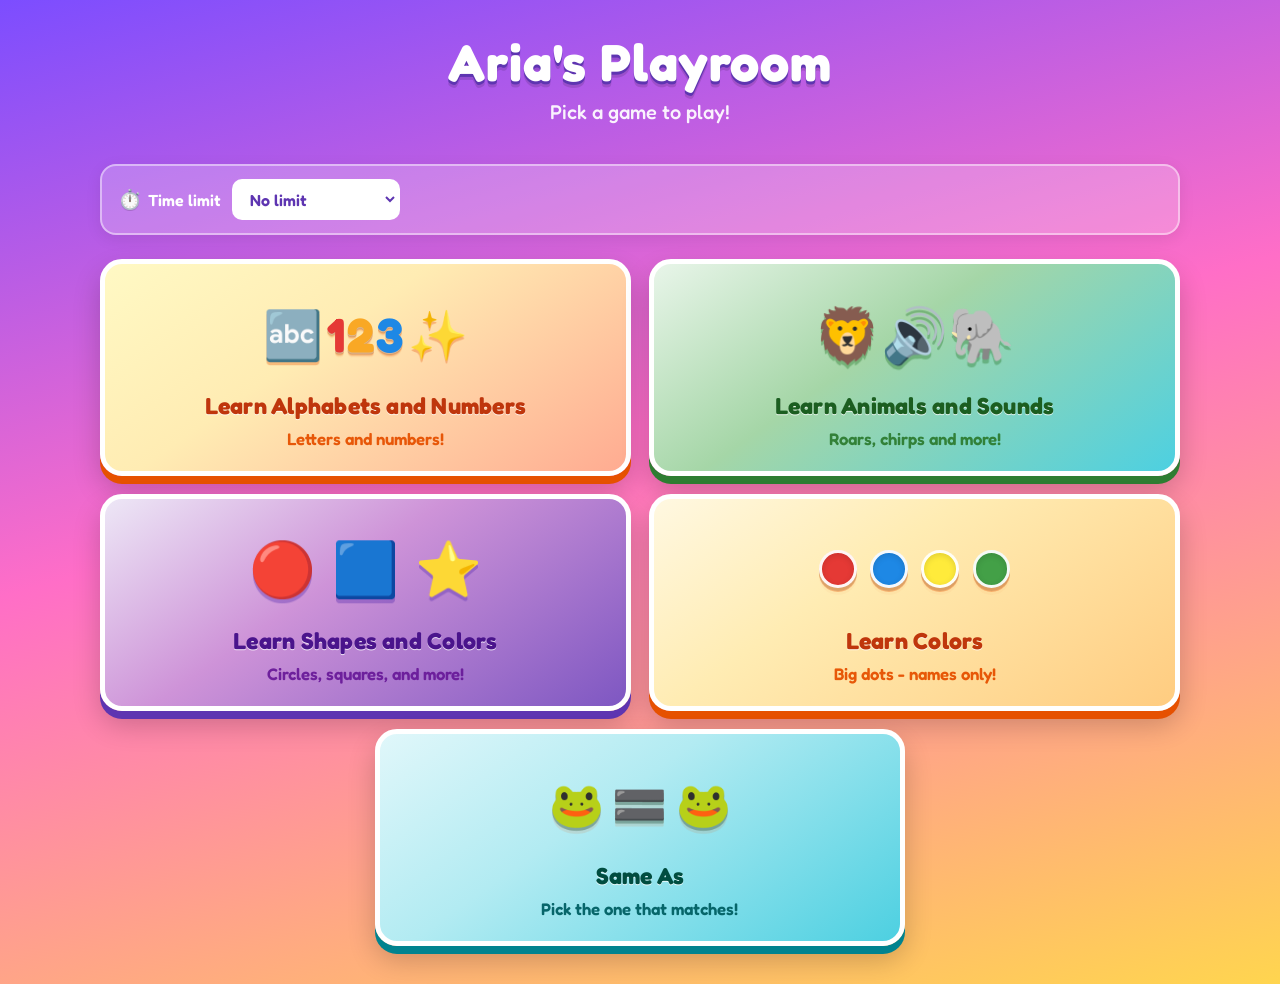
==== commit e0b779a5: "Reuse shared code (#1) * Reuse shared code  * `/simplify`" ====
--- a/index.html
+++ b/index.html
@@ -38,7 +38,6 @@
 
   <div class="game-grid"></div>
 </main>
-<script src="shared/no-pinch.js"></script>
 <script src="shared/stats.js"></script>
 <script src="shared/portal-storage.js"></script>
 <script src="data/activities.js"></script>
--- a/styles/index.css
+++ b/styles/index.css
@@ -0,0 +1,492 @@
+  * { margin: 0; padding: 0; box-sizing: border-box; }
+
+  body {
+    min-height: 100dvh;
+    width: 100%;
+    overflow: auto;
+    display: flex;
+    flex-direction: column;
+    align-items: center;
+    padding: clamp(1rem, 4vw, 2rem);
+    font-family: "Fredoka", system-ui, sans-serif;
+    user-select: none;
+    -webkit-user-select: none;
+    background: linear-gradient(165deg, #7c4dff 0%, #ff6ec7 45%, #ffd54f 100%);
+  }
+
+  /* Full width up to 1080px, centered in the viewport (stretch + max-width left the block visually start-aligned on wide screens). */
+  main {
+    width: 100%;
+    max-width: min(1080px, 100%);
+    margin-inline: auto;
+    align-self: center;
+  }
+
+  .portal-header {
+    text-align: center;
+    margin-bottom: clamp(1.25rem, 5vw, 2.5rem);
+  }
+
+  .portal-title {
+    font-size: clamp(2rem, 8vw, 3.25rem);
+    font-weight: 700;
+    color: #fff;
+    text-shadow:
+      0 3px 0 #5e35b1,
+      0 6px 0 rgba(0, 0, 0, 0.12);
+    letter-spacing: 0.02em;
+    line-height: 1.15;
+  }
+
+  .portal-sub {
+    margin-top: 0.5rem;
+    font-size: clamp(1rem, 3.5vw, 1.25rem);
+    font-weight: 500;
+    color: rgba(255, 255, 255, 0.92);
+  }
+
+  .game-grid {
+    --game-grid-gap: clamp(0.65rem, 2vw, 1.15rem);
+    /* Do not use container-type here: Safari/iPad can compute a near-zero width for the grid,
+       which makes @container(max-width: …) always match and collapses tiles into narrow strips. */
+    display: grid;
+    /* At most 2 columns when wide: min track is max(15rem, half row). Narrow phones stay 1 column. */
+    grid-template-columns: repeat(
+      auto-fit,
+      minmax(
+        max(15rem, min(100%, calc((100% - var(--game-grid-gap)) / 2))),
+        1fr
+      )
+    );
+    align-items: stretch;
+    justify-items: stretch;
+    gap: var(--game-grid-gap);
+    width: 100%;
+    max-width: min(1080px, 100%);
+    margin-inline: auto;
+    padding-bottom: 6px;
+  }
+
+  /* With exactly three tiles, the third spans the row (2+1). Four or more tiles stay a balanced grid (e.g. 2×2). */
+  .game-grid .game-tile:nth-child(3):last-child {
+    grid-column: 1 / -1;
+  }
+
+  /* Narrow viewports (typical phones): cap card width; use media queries, not grid container queries (Safari-safe). */
+  @media (max-width: 31.5rem) {
+    .game-grid .game-tile {
+      width: min(100%, 22.5rem);
+      max-width: 22.5rem;
+      justify-self: center;
+    }
+  }
+
+  @media (min-width: 31.5rem) {
+    .game-grid .game-tile:nth-child(3):last-child {
+      justify-self: center;
+      width: min(100%, calc((100% - var(--game-grid-gap)) / 2));
+    }
+  }
+
+  .game-grid .game-tile:nth-child(5):last-child {
+    grid-column: 1 / -1;
+    justify-self: center;
+    width: min(100%, calc((100% - var(--game-grid-gap)) / 2));
+  }
+
+  .game-tile {
+    width: 100%;
+    min-width: 0;
+    max-width: none;
+    display: flex;
+    flex-direction: column;
+    align-items: center;
+    justify-content: flex-start;
+    gap: 0.5rem;
+    padding: clamp(0.85rem, 2.8vw, 1.25rem);
+    border-radius: 22px;
+    text-decoration: none;
+    color: inherit;
+    background: linear-gradient(145deg, #fff9c4 0%, #ffecb3 40%, #ffab91 100%);
+    border: 5px solid #fff;
+    box-shadow:
+      0 8px 0 #e65100,
+      0 14px 28px rgba(0, 0, 0, 0.2);
+    transform: translateY(0);
+    transition: transform 0.15s ease, box-shadow 0.15s ease;
+    -webkit-tap-highlight-color: transparent;
+    cursor: pointer;
+  }
+
+  .game-tile:hover {
+    transform: translateY(-4px) scale(1.02);
+    box-shadow:
+      0 12px 0 #e65100,
+      0 18px 32px rgba(0, 0, 0, 0.22);
+  }
+
+  .game-tile:active {
+    transform: translateY(4px) scale(0.98);
+    box-shadow:
+      0 4px 0 #e65100,
+      0 8px 16px rgba(0, 0, 0, 0.18);
+  }
+
+  /* Art grows to fill space above titles (equal tile heights); emoji scale with tile width */
+  .game-tile__art {
+    display: flex;
+    align-items: center;
+    justify-content: center;
+    flex: 1 1 0;
+    min-height: clamp(4.25rem, 24vw, 6.25rem);
+    width: 100%;
+    box-sizing: border-box;
+    font-size: clamp(2rem, 11vw, 3.35rem);
+    line-height: 1;
+    overflow: hidden;
+    filter: drop-shadow(0 3px 0 rgba(230, 81, 0, 0.32));
+    animation: tile-wiggle 2.5s ease-in-out infinite;
+  }
+
+  .game-tile__art--letters {
+    display: inline-flex;
+    align-items: center;
+    justify-content: center;
+    flex-wrap: nowrap;
+    gap: 0.08em;
+    font-family: "Fredoka", system-ui, sans-serif;
+    font-weight: 800;
+    font-size: clamp(1.75rem, 10vw, 3rem);
+    animation: tile-wiggle-letters 2.5s ease-in-out infinite;
+  }
+
+  @keyframes tile-wiggle-letters {
+    0%, 100% { transform: rotate(-2deg) scale(1); }
+    50% { transform: rotate(2deg) scale(1.02); }
+  }
+
+  .game-tile__art--letters .game-tile__art__nums {
+    display: inline-flex;
+    align-items: center;
+    gap: 0.04em;
+    margin: 0 0.02em;
+    line-height: 1;
+  }
+
+  .game-tile__art--letters .game-tile__art__n {
+    display: inline-block;
+    line-height: 1;
+    text-shadow:
+      0 2px 0 rgba(0, 0, 0, 0.12),
+      0 1px 0 rgba(255, 255, 255, 0.35);
+  }
+
+  .game-tile__art__n--1 {
+    color: #e53935;
+  }
+
+  .game-tile__art__n--2 {
+    color: #f9a825;
+  }
+
+  .game-tile__art__n--3 {
+    color: #1e88e5;
+  }
+
+  @keyframes tile-wiggle {
+    0%, 100% { transform: rotate(-2deg) scale(1); }
+    50% { transform: rotate(2deg) scale(1.03); }
+  }
+
+  @media (prefers-reduced-motion: reduce) {
+    .game-tile__art,
+    .game-tile__art--letters { animation: none; }
+    .game-tile { transition: none; }
+    .game-tile:hover { transform: none; }
+  }
+
+  .game-tile__label {
+    margin-top: auto;
+    display: block;
+    width: 90%;
+    max-width: 90%;
+    margin-inline: auto;
+    box-sizing: border-box;
+    font-weight: 700;
+    line-height: 1.2;
+    letter-spacing: 0.01em;
+    color: #bf360c;
+    text-align: center;
+    text-wrap: balance;
+    text-shadow: 0 1px 0 rgba(255, 255, 255, 0.8);
+    font-size: clamp(0.92rem, 3.8vw, 1.45rem);
+  }
+
+  .game-tile__hint {
+    display: block;
+    width: 90%;
+    max-width: 90%;
+    margin-inline: auto;
+    box-sizing: border-box;
+    font-size: clamp(0.8rem, 3.1vw, 1.05rem);
+    font-weight: 600;
+    line-height: 1.35;
+    text-align: center;
+    text-wrap: balance;
+    color: #e65100;
+    opacity: 0.95;
+  }
+
+  .game-tile--animals {
+    background: linear-gradient(145deg, #e8f5e9 0%, #a5d6a7 42%, #4dd0e1 100%);
+    box-shadow:
+      0 8px 0 #2e7d32,
+      0 14px 28px rgba(0, 0, 0, 0.2);
+  }
+
+  .game-tile--animals .game-tile__art {
+    filter: drop-shadow(0 4px 0 rgba(46, 125, 50, 0.4));
+  }
+
+  .game-tile--animals .game-tile__label {
+    color: #1b5e20;
+  }
+
+  .game-tile--animals .game-tile__hint {
+    color: #2e7d32;
+    opacity: 0.95;
+  }
+
+  .game-tile--animals:hover {
+    box-shadow:
+      0 12px 0 #2e7d32,
+      0 18px 32px rgba(0, 0, 0, 0.22);
+  }
+
+  .game-tile--animals:active {
+    box-shadow:
+      0 4px 0 #2e7d32,
+      0 8px 16px rgba(0, 0, 0, 0.18);
+  }
+
+  .game-tile--shapes {
+    background: linear-gradient(145deg, #ede7f6 0%, #ce93d8 42%, #7e57c2 100%);
+    box-shadow:
+      0 8px 0 #5e35b1,
+      0 14px 28px rgba(0, 0, 0, 0.2);
+  }
+
+  .game-tile--shapes .game-tile__art {
+    filter: drop-shadow(0 4px 0 rgba(94, 53, 177, 0.4));
+  }
+
+  .game-tile__art--shapes-icons {
+    flex-wrap: wrap;
+    align-content: center;
+    column-gap: clamp(0.45rem, 5.5vw, 1rem);
+    row-gap: clamp(0.35rem, 3vw, 0.65rem);
+  }
+
+  .game-tile__art--shapes-icons .game-tile__art__shape {
+    display: inline-flex;
+    flex-shrink: 0;
+    line-height: 1;
+  }
+
+  @supports (font-size: 1cqi) {
+    .game-tile__art--shapes-icons {
+      column-gap: clamp(0.45rem, 5.5cqi, 1rem);
+      row-gap: clamp(0.35rem, 3.5cqi, 0.65rem);
+    }
+  }
+
+  .game-tile--shapes .game-tile__label {
+    color: #4a148c;
+  }
+
+  .game-tile--shapes .game-tile__hint {
+    color: #6a1b9a;
+    opacity: 0.95;
+  }
+
+  .game-tile--shapes:hover {
+    box-shadow:
+      0 12px 0 #5e35b1,
+      0 18px 32px rgba(0, 0, 0, 0.22);
+  }
+
+  .game-tile--shapes:active {
+    box-shadow:
+      0 4px 0 #5e35b1,
+      0 8px 16px rgba(0, 0, 0, 0.18);
+  }
+
+  .game-tile--colors {
+    background: linear-gradient(145deg, #fff8e1 0%, #ffecb3 38%, #ffcc80 100%);
+    box-shadow:
+      0 8px 0 #e65100,
+      0 14px 28px rgba(0, 0, 0, 0.2);
+  }
+
+  .game-tile__art--colors-dots {
+    flex-wrap: wrap;
+    align-content: center;
+    column-gap: clamp(0.5rem, 5vw, 0.85rem);
+    row-gap: clamp(0.4rem, 3vw, 0.55rem);
+  }
+
+  .game-tile__art--colors-dots .game-tile__art__dot {
+    display: inline-flex;
+    flex-shrink: 0;
+    width: clamp(1.85rem, 10vw, 2.35rem);
+    height: clamp(1.85rem, 10vw, 2.35rem);
+    border-radius: 50%;
+    border: 3px solid rgba(255, 255, 255, 0.95);
+    box-shadow:
+      inset 0 2px 6px rgba(0, 0, 0, 0.12),
+      0 3px 0 rgba(0, 0, 0, 0.1);
+  }
+
+  .game-tile__art__dot--red { background: #e53935; }
+  .game-tile__art__dot--blue { background: #1e88e5; }
+  .game-tile__art__dot--yellow { background: #ffeb3b; }
+  .game-tile__art__dot--green { background: #43a047; }
+
+  .game-tile--colors .game-tile__art {
+    filter: drop-shadow(0 4px 0 rgba(230, 81, 0, 0.35));
+  }
+
+  .game-tile--colors .game-tile__label {
+    color: #bf360c;
+  }
+
+  .game-tile--colors .game-tile__hint {
+    color: #e65100;
+    opacity: 0.95;
+  }
+
+  .game-tile--colors:hover {
+    box-shadow:
+      0 12px 0 #e65100,
+      0 18px 32px rgba(0, 0, 0, 0.22);
+  }
+
+  .game-tile--colors:active {
+    box-shadow:
+      0 4px 0 #e65100,
+      0 8px 16px rgba(0, 0, 0, 0.18);
+  }
+
+  .game-tile--same {
+    background: linear-gradient(145deg, #e0f7fa 0%, #b2ebf2 40%, #4dd0e1 100%);
+    box-shadow:
+      0 8px 0 #00838f,
+      0 14px 28px rgba(0, 0, 0, 0.2);
+  }
+
+  .game-tile__art--same-pair {
+    flex-wrap: wrap;
+    align-content: center;
+    gap: clamp(0.35rem, 3vw, 0.55rem);
+    font-size: clamp(1.75rem, 9vw, 2.75rem);
+  }
+
+  .game-tile__art--same-pair .game-tile__art__same-icon {
+    filter: drop-shadow(0 3px 0 rgba(0, 131, 143, 0.35));
+  }
+
+  .game-tile--same .game-tile__label {
+    color: #004d40;
+  }
+
+  .game-tile--same .game-tile__hint {
+    color: #006064;
+    opacity: 0.95;
+  }
+
+  .game-tile--same:hover {
+    box-shadow:
+      0 12px 0 #00838f,
+      0 18px 32px rgba(0, 0, 0, 0.22);
+  }
+
+  .game-tile--same:active {
+    box-shadow:
+      0 4px 0 #00838f,
+      0 8px 16px rgba(0, 0, 0, 0.18);
+  }
+
+  .parent-panel {
+    width: 100%;
+    max-width: min(1080px, 100%);
+    margin-bottom: clamp(1rem, 4vw, 1.5rem);
+    padding: clamp(0.65rem, 2.5vw, 0.85rem) clamp(0.85rem, 2.5vw, 1rem);
+    border-radius: 16px;
+    background: rgba(255, 255, 255, 0.22);
+    border: 2px solid rgba(255, 255, 255, 0.45);
+    box-shadow: 0 4px 16px rgba(0, 0, 0, 0.08);
+  }
+
+  .parent-panel__row {
+    display: flex;
+    flex-wrap: wrap;
+    align-items: center;
+    gap: 0.5rem 0.65rem;
+  }
+
+  .parent-panel__label {
+    display: inline-flex;
+    align-items: center;
+    gap: 0.4rem;
+    font-size: clamp(0.9rem, 3vw, 1rem);
+    font-weight: 600;
+    color: #fff;
+  }
+
+  .parent-panel__time-icon {
+    font-size: 1.2rem;
+    line-height: 1;
+    filter: drop-shadow(0 1px 0 rgba(0, 0, 0, 0.15));
+  }
+
+  .parent-panel select {
+    font-family: inherit;
+    font-size: clamp(0.9rem, 3vw, 1rem);
+    font-weight: 600;
+    padding: 0.45rem 0.75rem;
+    border-radius: 10px;
+    border: 2px solid rgba(255, 255, 255, 0.6);
+    background: #fff;
+    color: #5e35b1;
+    cursor: pointer;
+    min-width: 10.5rem;
+  }
+
+  .parent-panel__custom {
+    display: inline-flex;
+    align-items: center;
+    gap: 0.35rem;
+  }
+
+  .parent-panel__custom[hidden] {
+    display: none !important;
+  }
+
+  .parent-panel__custom input {
+    font-family: inherit;
+    font-size: clamp(0.9rem, 3vw, 1rem);
+    font-weight: 600;
+    width: 4.25rem;
+    padding: 0.4rem 0.5rem;
+    border-radius: 10px;
+    border: 2px solid rgba(255, 255, 255, 0.6);
+    background: #fff;
+    color: #5e35b1;
+    text-align: center;
+  }
+
+  .parent-panel__custom-suffix {
+    font-size: clamp(0.85rem, 2.8vw, 0.95rem);
+    font-weight: 600;
+    color: #fff;
+  }
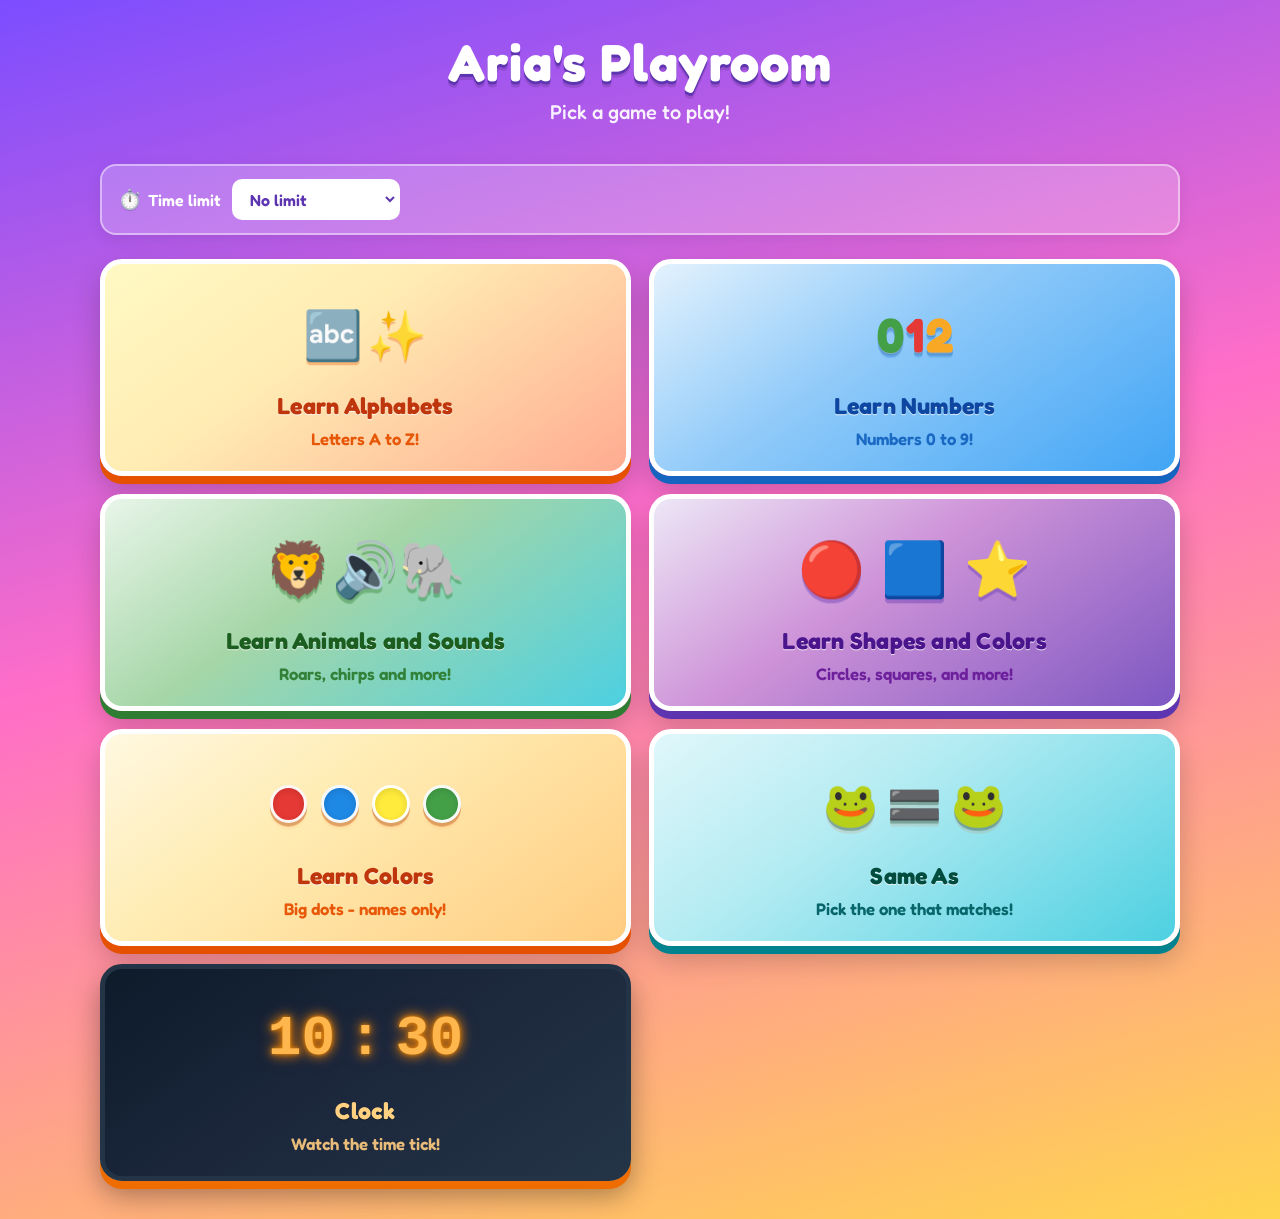
==== commit 6c986e9d: "Revert pinch-zoom blocker: it didn't prevent zoom and trapped users zoomed in" ====
--- a/styles/index.css
+++ b/styles/index.css
@@ -193,6 +193,42 @@
     color: #1e88e5;
   }
 
+  .game-tile__art__n--0 {
+    color: #43a047;
+  }
+
+  .game-tile--numbers {
+    background: linear-gradient(145deg, #e3f2fd 0%, #90caf9 42%, #42a5f5 100%);
+    box-shadow:
+      0 8px 0 #1565c0,
+      0 14px 28px rgba(0, 0, 0, 0.2);
+  }
+
+  .game-tile--numbers .game-tile__art {
+    filter: drop-shadow(0 4px 0 rgba(21, 101, 192, 0.35));
+  }
+
+  .game-tile--numbers .game-tile__label {
+    color: #0d47a1;
+  }
+
+  .game-tile--numbers .game-tile__hint {
+    color: #1565c0;
+    opacity: 0.95;
+  }
+
+  .game-tile--numbers:hover {
+    box-shadow:
+      0 12px 0 #1565c0,
+      0 18px 32px rgba(0, 0, 0, 0.22);
+  }
+
+  .game-tile--numbers:active {
+    box-shadow:
+      0 4px 0 #1565c0,
+      0 8px 16px rgba(0, 0, 0, 0.18);
+  }
+
   @keyframes tile-wiggle {
     0%, 100% { transform: rotate(-2deg) scale(1); }
     50% { transform: rotate(2deg) scale(1.03); }
@@ -416,6 +452,55 @@
       0 8px 16px rgba(0, 0, 0, 0.18);
   }
 
+  .game-tile--clock {
+    background: linear-gradient(145deg, #0d1b2a 0%, #1b263b 45%, #243447 100%);
+    box-shadow:
+      0 8px 0 #ef6c00,
+      0 14px 28px rgba(0, 0, 0, 0.35);
+    border-color: #243447;
+  }
+
+  .game-tile__art--clock-digits {
+    gap: clamp(0.45rem, 4vw, 0.85rem);
+    font-family: "Courier New", "Menlo", monospace;
+    font-weight: 800;
+    font-size: clamp(2.2rem, 12vw, 3.5rem);
+    filter: drop-shadow(0 0 6px rgba(255, 152, 0, 0.55));
+  }
+
+  .game-tile__art--clock-digits .game-tile__art__digit {
+    display: inline-flex;
+    align-items: center;
+    justify-content: center;
+    color: #ffb74d;
+    text-shadow:
+      0 0 4px rgba(255, 152, 0, 0.85),
+      0 0 12px rgba(239, 108, 0, 0.65);
+    line-height: 1;
+  }
+
+  .game-tile--clock .game-tile__label {
+    color: #ffd180;
+    text-shadow: 0 1px 0 rgba(0, 0, 0, 0.35);
+  }
+
+  .game-tile--clock .game-tile__hint {
+    color: #ffcc80;
+    opacity: 0.9;
+  }
+
+  .game-tile--clock:hover {
+    box-shadow:
+      0 12px 0 #ef6c00,
+      0 18px 32px rgba(0, 0, 0, 0.4);
+  }
+
+  .game-tile--clock:active {
+    box-shadow:
+      0 4px 0 #ef6c00,
+      0 8px 16px rgba(0, 0, 0, 0.28);
+  }
+
   .parent-panel {
     width: 100%;
     max-width: min(1080px, 100%);
